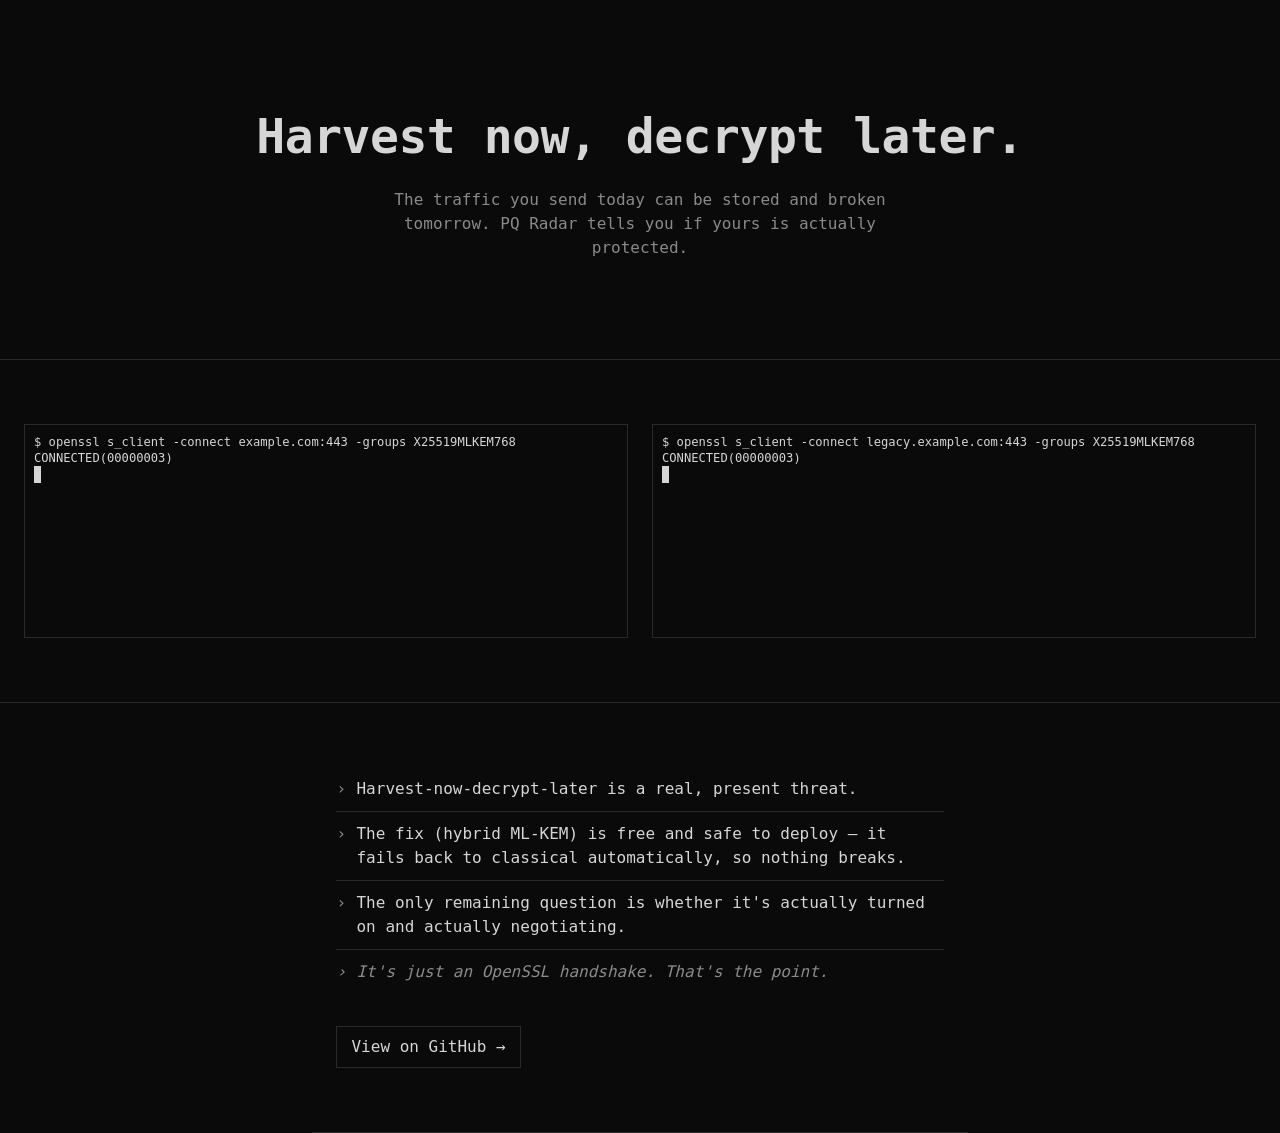
==== index.html @ d4128b02 "Initial commit: PQ Radar landing page Static site demonstrating post-quantum TLS readiness via two l" ====
<!doctype html>
<html lang="en">
<head>
<meta charset="utf-8">
<meta name="viewport" content="width=device-width, initial-scale=1">
<title>PQ Radar</title>
<meta name="description" content="A network-level post-quantum TLS readiness scanner. Is your traffic actually protected?">

<!-- Page layout only — no color decisions here. -->
<link rel="stylesheet" href="/styles.css">

<!-- Self-hosted asciinema player (vendored, no CDN dependency at runtime). -->
<link rel="stylesheet" href="/player/asciinema-player.css">
<!-- Verdict color theme (red/green) lives entirely here — tune the colors
     without touching layout or re-recording the casts. -->
<link rel="stylesheet" href="/player/theme.css">
</head>
<body>

<!-- 1. Banner: headline + one line. Nothing else. -->
<section id="banner">
  <h1>Harvest now, decrypt later.</h1>
  <p>The traffic you send today can be stored and broken tomorrow. PQ Radar tells you if yours is actually protected.</p>
</section>

<!-- 2 + 3. Demo (green, the hero) and Contrast (red) — separate sections,
     paired side-by-side on desktop / stacked on mobile via .hero-row. -->
<div class="hero-row">
  <section id="demo">
    <div class="player-frame" id="player-green"></div>
  </section>

  <section id="contrast">
    <div class="player-frame" id="player-red"></div>
  </section>
</div>

<!-- 4. Why: short lines, then a repo link. -->
<section id="why">
  <ul>
    <li>Harvest-now-decrypt-later is a real, present threat.</li>
    <li>The fix (hybrid ML-KEM) is free and safe to deploy — it fails back to classical automatically, so nothing breaks.</li>
    <li>The only remaining question is whether it's actually turned on and actually negotiating.</li>
    <li class="honesty">It's just an OpenSSL handshake. That's the point.</li>
  </ul>
  <a class="repo-link" href="https://github.com/ashishmgupta/pq-radar-site">View on GitHub →</a>
</section>

<!-- Self-hosted player bundle (IIFE — exposes the global AsciinemaPlayer). -->
<script src="/player/asciinema-player.min.js"></script>
<script>
  // Both players share one theme (player/theme.css) — the recording itself
  // decides whether green or red shows, via the ANSI color codes it emits
  // (\x1b[32m vs \x1b[31m). autoplay+loop+controls:false keeps this a silent,
  // looping demo rather than an interactive terminal.
  var demoOpts = {
    autoplay: true,
    loop: true,
    controls: false,
    theme: "pqradar"
  };

  AsciinemaPlayer.create("/casts/green.cast", document.getElementById("player-green"), demoOpts);
  AsciinemaPlayer.create("/casts/red.cast", document.getElementById("player-red"), demoOpts);
</script>
</body>
</html>
---- styles.css ----
/* PQ Radar — page layout only. No color decisions live here beyond the
 * base terminal dark/light values; the red/green verdict colors are in
 * /player/theme.css, kept separate on purpose. */

:root {
  --bg: #0a0a0a;
  --fg: #d6d6d6;
  --fg-dim: #8a8a8a;
  --border: #2a2a2a;
  --mono: ui-monospace, "Cascadia Code", "SF Mono", Consolas, "DejaVu Sans Mono", monospace;
  --gap: 24px;
}

* { box-sizing: border-box; }

html, body {
  margin: 0;
  padding: 0;
  background: var(--bg);
  color: var(--fg);
  font-family: var(--mono);
}

body {
  line-height: 1.5;
}

section {
  padding: 64px 24px;
  border-bottom: 1px solid var(--border);
}

section:last-child {
  border-bottom: none;
}

/* 1. Banner — headline + one line, nothing else. */
#banner {
  min-height: 40vh;
  display: flex;
  flex-direction: column;
  justify-content: center;
  align-items: center;
  text-align: center;
  gap: 16px;
}

#banner h1 {
  margin: 0;
  font-size: clamp(28px, 5vw, 48px);
  font-weight: 700;
  letter-spacing: -0.01em;
}

#banner p {
  margin: 0;
  max-width: 56ch;
  color: var(--fg-dim);
  font-size: 16px;
}

/* 2 + 3. Demo (green, the hero) and Contrast (red) — kept as two separate
 * <section> elements per spec, laid out side-by-side on desktop and stacked
 * on mobile via a shared, non-semantic grid wrapper (.hero-row) around both.
 * Each section keeps its own id so CSS/content still map 1:1; the wrapper
 * only handles the responsive pairing. */
.hero-row {
  display: grid;
  grid-template-columns: 1fr 1fr;
  gap: var(--gap);
  padding: 64px 24px;
  border-bottom: 1px solid var(--border);
}

.hero-row #demo,
.hero-row #contrast {
  padding: 0;
  border-bottom: none;
}

@media (max-width: 760px) {
  .hero-row {
    grid-template-columns: 1fr;
  }
}

.player-frame {
  width: 100%;
  border: 1px solid var(--border);
}

/* 4. Why — short lines, no long paragraphs. */
#why {
  max-width: 68ch;
  margin: 0 auto;
}

#why ul {
  list-style: none;
  margin: 0 0 32px;
  padding: 0;
}

#why li {
  padding: 10px 0 10px 20px;
  border-bottom: 1px solid var(--border);
  position: relative;
}

#why li::before {
  content: "›";
  position: absolute;
  left: 0;
  color: var(--fg-dim);
}

#why li:last-child {
  border-bottom: none;
}

#why .honesty {
  color: var(--fg-dim);
  font-style: italic;
}

#why a.repo-link {
  display: inline-block;
  color: var(--fg);
  border: 1px solid var(--border);
  padding: 8px 14px;
  text-decoration: none;
}

#why a.repo-link:hover {
  border-color: var(--fg-dim);
}
---- player/asciinema-player.css ----
.ap-default-term-ff {
  --term-font-family: "Cascadia Code", "Source Code Pro", Menlo, Consolas, "DejaVu Sans Mono", monospace, "Symbols Nerd Font";
}
div.ap-wrapper {
  outline: none;
  height: 100%;
  display: flex;
  justify-content: center;
}
div.ap-wrapper .title-bar {
  display: none;
  top: -78px;
  transition: top 0.15s linear;
  position: absolute;
  left: 0;
  right: 0;
  box-sizing: content-box;
  font-size: 20px;
  line-height: 1em;
  padding: 15px;
  font-family: sans-serif;
  color: white;
  background-color: rgba(0, 0, 0, 0.8);
}
div.ap-wrapper .title-bar img {
  vertical-align: middle;
  height: 48px;
  margin-right: 16px;
}
div.ap-wrapper .title-bar a {
  color: white;
  text-decoration: underline;
}
div.ap-wrapper .title-bar a:hover {
  text-decoration: none;
}
div.ap-wrapper:fullscreen {
  background-color: #000;
  width: 100%;
  align-items: center;
}
div.ap-wrapper:fullscreen .title-bar {
  display: initial;
}
div.ap-wrapper:fullscreen.hud .title-bar {
  top: 0;
}
div.ap-wrapper div.ap-player {
  text-align: left;
  display: inline-block;
  padding: 0px;
  position: relative;
  box-sizing: content-box;
  overflow: hidden;
  max-width: 100%;
  border-radius: 4px;
  font-size: 15px;
  background-color: var(--term-color-background);
}
.ap-player {
  --term-color-foreground: #ffffff;
  --term-color-background: #000000;
  --term-color-0: var(--term-color-foreground);
  --term-color-1: var(--term-color-foreground);
  --term-color-2: var(--term-color-foreground);
  --term-color-3: var(--term-color-foreground);
  --term-color-4: var(--term-color-foreground);
  --term-color-5: var(--term-color-foreground);
  --term-color-6: var(--term-color-foreground);
  --term-color-7: var(--term-color-foreground);
  --term-color-8: var(--term-color-0);
  --term-color-9: var(--term-color-1);
  --term-color-10: var(--term-color-2);
  --term-color-11: var(--term-color-3);
  --term-color-12: var(--term-color-4);
  --term-color-13: var(--term-color-5);
  --term-color-14: var(--term-color-6);
  --term-color-15: var(--term-color-7);
}
div.ap-term {
  position: relative;
  font-family: var(--term-font-family);
  border-width: 0.75em;
  border-radius: 0;
  border-style: solid;
  border-color: var(--term-color-background);
  box-sizing: content-box;
}
div.ap-term canvas {
  position: absolute;
  inset: 0;
  display: block;
  width: 100%;
  height: 100%;
}
div.ap-term svg.ap-term-symbols {
  position: absolute;
  inset: 0;
  display: block;
  width: 100%;
  height: 100%;
  overflow: hidden;
  pointer-events: none;
}
div.ap-term svg.ap-term-symbols use {
  color: var(--term-color-foreground);
}
div.ap-term svg.ap-term-symbols:not(.ap-blink) .ap-blink {
  opacity: 0;
}
div.ap-term pre.ap-term-text {
  position: absolute;
  inset: 0;
  box-sizing: content-box;
  overflow: hidden;
  padding: 0;
  margin: 0px;
  display: block;
  white-space: pre;
  word-wrap: normal;
  word-break: normal;
  cursor: text;
  color: var(--term-color-foreground);
  outline: none;
  line-height: var(--term-line-height);
  font-family: inherit;
  font-size: inherit;
  font-variant-ligatures: none;
  border: 0;
  border-radius: 0;
  background-color: transparent !important;
}
pre.ap-term-text .ap-line {
  display: block;
  width: 100%;
  height: var(--term-line-height);
  position: absolute;
  top: calc(100% * var(--row) / var(--term-rows));
  letter-spacing: normal;
  overflow: hidden;
}
pre.ap-term-text .ap-line span {
  position: absolute;
  left: calc(100% * var(--offset) / var(--term-cols));
  padding: 0;
  display: inline-block;
  height: 100%;
}
pre.ap-term-text:not(.ap-blink) .ap-line .ap-blink {
  color: transparent;
  border-color: transparent;
}
pre.ap-term-text .ap-bold {
  font-weight: bold;
}
pre.ap-term-text .ap-faint {
  opacity: 0.5;
}
pre.ap-term-text .ap-underline {
  text-decoration: underline;
}
pre.ap-term-text .ap-italic {
  font-style: italic;
}
pre.ap-term-text .ap-strike {
  text-decoration: line-through;
}
.ap-line span {
  color: var(--term-color-foreground);
}
div.ap-player div.ap-control-bar {
  width: 100%;
  height: 32px;
  display: flex;
  justify-content: space-between;
  align-items: stretch;
  color: var(--term-color-foreground);
  box-sizing: content-box;
  line-height: 1;
  position: absolute;
  bottom: 0;
  left: 0;
  opacity: 0;
  transition: opacity 0.15s linear;
  user-select: none;
  border-top: 2px solid color-mix(in oklab, var(--term-color-background) 80%, var(--term-color-foreground));
  z-index: 30;
}
div.ap-player div.ap-control-bar * {
  box-sizing: inherit;
}
div.ap-control-bar svg.ap-icon path {
  fill: var(--term-color-foreground);
}
div.ap-control-bar button.ap-button {
  display: flex;
  flex: 0 0 auto;
  cursor: pointer;
  appearance: none;
  -webkit-appearance: none;
  background: transparent;
  border: 0;
  margin: 0;
  padding: 0;
  color: inherit;
  font: inherit;
  line-height: inherit;
}
div.ap-control-bar button.ap-playback-button {
  width: 12px;
  height: 12px;
  padding: 10px;
  margin: 0 0 0 2px;
}
div.ap-control-bar button.ap-playback-button svg {
  height: 12px;
  width: 12px;
}
div.ap-control-bar span.ap-timer {
  display: flex;
  flex: 0 0 auto;
  min-width: 50px;
  margin: 0 10px;
  height: 100%;
  text-align: center;
  font-size: 13px;
  line-height: 100%;
  cursor: default;
}
div.ap-control-bar span.ap-timer span {
  font-family: var(--term-font-family);
  font-size: inherit;
  font-weight: 600;
  margin: auto;
}
div.ap-control-bar span.ap-timer .ap-time-remaining {
  display: none;
}
div.ap-control-bar span.ap-timer:hover .ap-time-elapsed {
  display: none;
}
div.ap-control-bar span.ap-timer:hover .ap-time-remaining {
  display: flex;
}
div.ap-control-bar .ap-progressbar {
  display: block;
  flex: 1 1 auto;
  height: 100%;
  padding: 0 10px;
}
div.ap-control-bar .ap-progressbar .ap-bar {
  display: block;
  position: relative;
  cursor: default;
  height: 100%;
  font-size: 0;
}
div.ap-control-bar .ap-progressbar .ap-bar .ap-gutter {
  display: block;
  position: absolute;
  top: 15px;
  left: 0;
  right: 0;
  height: 3px;
}
div.ap-control-bar .ap-progressbar .ap-bar .ap-gutter-empty {
  background-color: color-mix(in oklab, var(--term-color-foreground) 20%, var(--term-color-background));
}
div.ap-control-bar .ap-progressbar .ap-bar .ap-gutter-full {
  width: 100%;
  transform-origin: left center;
  background-color: var(--term-color-foreground);
  border-radius: 3px;
}
div.ap-control-bar.ap-seekable .ap-progressbar .ap-bar {
  cursor: pointer;
}
div.ap-control-bar button.ap-fullscreen-button {
  width: 14px;
  height: 14px;
  padding: 9px;
  margin: 0 2px 0 4px;
}
div.ap-control-bar button.ap-fullscreen-button svg {
  width: 14px;
  height: 14px;
}
div.ap-control-bar button.ap-fullscreen-button svg.ap-icon-fullscreen-on {
  display: inline;
}
div.ap-control-bar button.ap-fullscreen-button svg.ap-icon-fullscreen-off {
  display: none;
}
div.ap-control-bar button.ap-fullscreen-button .ap-tooltip {
  right: 5px;
  left: initial;
  transform: none;
}
div.ap-control-bar button.ap-kbd-button {
  height: 14px;
  padding: 9px;
  margin: 0 0 0 4px;
}
div.ap-control-bar button.ap-kbd-button svg {
  width: 26px;
  height: 14px;
}
div.ap-control-bar button.ap-kbd-button .ap-tooltip {
  right: 5px;
  left: initial;
  transform: none;
}
div.ap-control-bar button.ap-speaker-button {
  width: 19px;
  padding: 6px 9px;
  margin: 0 0 0 4px;
  position: relative;
}
div.ap-control-bar button.ap-speaker-button svg {
  width: 19px;
}
div.ap-control-bar button.ap-speaker-button .ap-tooltip {
  left: -50%;
  transform: none;
}
div.ap-wrapper.ap-hud .ap-control-bar {
  opacity: 1;
}
div.ap-wrapper:fullscreen button.ap-fullscreen-button svg.ap-icon-fullscreen-on {
  display: none;
}
div.ap-wrapper:fullscreen button.ap-fullscreen-button svg.ap-icon-fullscreen-off {
  display: inline;
}
span.ap-progressbar span.ap-marker-container {
  display: block;
  top: 0;
  bottom: 0;
  width: 21px;
  position: absolute;
  margin-left: -10px;
}
span.ap-marker-container span.ap-marker {
  display: block;
  top: 13px;
  bottom: 12px;
  left: 7px;
  right: 7px;
  background-color: color-mix(in oklab, var(--term-color-foreground) 33%, var(--term-color-background));
  position: absolute;
  transition: top 0.1s, bottom 0.1s, left 0.1s, right 0.1s, background-color 0.1s;
  border-radius: 50%;
}
span.ap-marker-container span.ap-marker.ap-marker-past {
  background-color: var(--term-color-foreground);
}
span.ap-marker-container span.ap-marker:hover,
span.ap-marker-container:hover span.ap-marker {
  background-color: var(--term-color-foreground);
  top: 11px;
  bottom: 10px;
  left: 5px;
  right: 5px;
}
.ap-tooltip-container span.ap-tooltip {
  visibility: hidden;
  background-color: var(--term-color-foreground);
  color: var(--term-color-background);
  font-family: var(--term-font-family);
  font-weight: bold;
  text-align: center;
  padding: 0 0.5em;
  border-radius: 4px;
  position: absolute;
  z-index: 1;
  white-space: nowrap;
  /* Prevents the text from wrapping and makes sure the tooltip width adapts to the text length */
  font-size: 13px;
  line-height: 2em;
  bottom: 100%;
  left: 50%;
  transform: translateX(-50%);
}
.ap-tooltip-container:hover span.ap-tooltip {
  visibility: visible;
}
.ap-player .ap-overlay {
  z-index: 10;
  background-repeat: no-repeat;
  background-position: center;
  position: absolute;
  top: 0;
  left: 0;
  right: 0;
  bottom: 0;
  display: flex;
  justify-content: center;
  align-items: center;
}
.ap-player .ap-overlay-start {
  cursor: pointer;
}
.ap-player .ap-overlay-start .ap-play-button {
  font-size: 0px;
  position: absolute;
  left: 0;
  top: 0;
  right: 0;
  bottom: 0;
  text-align: center;
  color: white;
  height: 80px;
  max-height: 66%;
  margin: auto;
}
.ap-player .ap-overlay-start .ap-play-button div {
  height: 100%;
}
.ap-player .ap-overlay-start .ap-play-button div span {
  height: 100%;
  display: block;
}
.ap-player .ap-overlay-start .ap-play-button div span svg {
  height: 100%;
  display: inline-block;
}
.ap-player .ap-overlay-start .ap-play-button svg {
  filter: drop-shadow(0px 0px 5px rgba(0, 0, 0, 0.4));
}
.ap-player .ap-overlay-loading .ap-loader {
  width: 48px;
  height: 48px;
  border-radius: 50%;
  display: inline-block;
  position: relative;
  border: 10px solid;
  border-color: rgba(255, 255, 255, 0.3) rgba(255, 255, 255, 0.5) rgba(255, 255, 255, 0.7) #ffffff;
  border-color: color-mix(in srgb, var(--term-color-foreground) 30%, var(--term-color-background)) color-mix(in srgb, var(--term-color-foreground) 50%, var(--term-color-background)) color-mix(in srgb, var(--term-color-foreground) 70%, var(--term-color-background)) color-mix(in srgb, var(--term-color-foreground) 100%, var(--term-color-background));
  box-sizing: border-box;
  animation: ap-loader-rotation 1s linear infinite;
}
.ap-player .ap-overlay-info {
  background-color: var(--term-color-background);
}
.ap-player .ap-overlay-info span {
  font-family: var(--term-font-family);
  font-size: 2em;
  font-weight: bold;
  color: var(--term-color-background);
  background-color: var(--term-color-foreground);
  padding: 0.5em 0.75em;
  text-transform: uppercase;
}
.ap-player .ap-overlay-keystrokes {
  position: absolute;
  top: auto;
  left: auto;
  right: 20px;
  bottom: var(--ap-keystrokes-bottom);
  z-index: 20;
  width: auto;
  height: auto;
  font-size: 18px;
  text-align: right;
  padding: 0;
  display: flex;
  justify-content: flex-end;
  align-items: center;
  gap: 0.35em;
  pointer-events: none;
}
.ap-player .ap-overlay-keystrokes .ap-keystroke-pill {
  font-family: var(--term-font-family);
  font-size: inherit;
  opacity: 1;
  transition: opacity 80ms ease;
}
.ap-player .ap-overlay-keystrokes .ap-keystroke-pill kbd {
  display: inline-flex;
  justify-content: center;
  min-width: 1.2em;
  color: var(--term-color-background);
  background-color: var(--term-color-foreground);
  padding: 0.3em 0.5em;
  border-radius: 0.2em;
  font-family: inherit;
  font-size: 0.85em;
  font-weight: 600;
  border: none;
  margin: 0;
}
.ap-player .ap-overlay-keystrokes .ap-keystroke-pill.fading {
  opacity: 0;
  transition: opacity 700ms ease;
}
.ap-player .ap-overlay-help {
  background-color: rgba(0, 0, 0, 0.8);
  container-type: inline-size;
}
.ap-player .ap-overlay-help > div {
  font-family: var(--term-font-family);
  max-width: 85%;
  max-height: 85%;
  font-size: 18px;
  color: var(--term-color-foreground);
  box-sizing: border-box;
  margin-bottom: 32px;
}
.ap-player .ap-overlay-help > div div {
  padding: calc(min(4cqw, 40px));
  font-size: calc(min(1.9cqw, 18px));
  background-color: var(--term-color-background);
  border: 1px solid color-mix(in oklab, var(--term-color-background) 90%, var(--term-color-foreground));
  border-radius: 6px;
}
.ap-player .ap-overlay-help > div div p {
  font-weight: bold;
  margin: 0 0 2em 0;
}
.ap-player .ap-overlay-help > div div ul {
  list-style: none;
  padding: 0;
}
.ap-player .ap-overlay-help > div div ul li {
  margin: 0 0 0.75em 0;
}
.ap-player .ap-overlay-help > div div kbd {
  color: var(--term-color-background);
  background-color: var(--term-color-foreground);
  padding: 0.2em 0.5em;
  border-radius: 0.2em;
  font-family: inherit;
  font-size: 0.85em;
  border: none;
  margin: 0;
}
.ap-player .ap-overlay-error span {
  font-size: 8em;
}
.ap-player .slide-enter-active {
  transition: opacity 0.2s;
}
.ap-player .slide-enter-active.ap-was-playing {
  transition: top 0.2s ease-out, opacity 0.2s;
}
.ap-player .slide-exit-active {
  transition: top 0.2s ease-in, opacity 0.2s;
}
.ap-player .slide-enter {
  top: -50%;
  opacity: 0;
}
.ap-player .slide-enter-to {
  top: 0%;
}
.ap-player .slide-enter,
.ap-player .slide-enter-to,
.ap-player .slide-exit,
.ap-player .slide-exit-to {
  bottom: auto;
  height: 100%;
}
.ap-player .slide-exit {
  top: 0%;
}
.ap-player .slide-exit-to {
  top: -50%;
  opacity: 0;
}
@keyframes ap-loader-rotation {
  0% {
    transform: rotate(0deg);
  }
  100% {
    transform: rotate(360deg);
  }
}
.asciinema-player-theme-asciinema {
  --term-color-foreground: #cccccc;
  --term-color-background: #121314;
  --term-color-0: #000000;
  --term-color-1: #dd3c69;
  --term-color-2: #4ebf22;
  --term-color-3: #ddaf3c;
  --term-color-4: #26b0d7;
  --term-color-5: #b954e1;
  --term-color-6: #54e1b9;
  --term-color-7: #d9d9d9;
  --term-color-8: #4d4d4d;
  --term-color-9: #dd3c69;
  --term-color-10: #4ebf22;
  --term-color-11: #ddaf3c;
  --term-color-12: #26b0d7;
  --term-color-13: #b954e1;
  --term-color-14: #54e1b9;
  --term-color-15: #ffffff;
}
/*
  Based on Dracula: https://draculatheme.com
 */
.asciinema-player-theme-dracula {
  --term-color-foreground: #f8f8f2;
  --term-color-background: #282a36;
  --term-color-0: #21222c;
  --term-color-1: #ff5555;
  --term-color-2: #50fa7b;
  --term-color-3: #f1fa8c;
  --term-color-4: #bd93f9;
  --term-color-5: #ff79c6;
  --term-color-6: #8be9fd;
  --term-color-7: #f8f8f2;
  --term-color-8: #6272a4;
  --term-color-9: #ff6e6e;
  --term-color-10: #69ff94;
  --term-color-11: #ffffa5;
  --term-color-12: #d6acff;
  --term-color-13: #ff92df;
  --term-color-14: #a4ffff;
  --term-color-15: #ffffff;
}
/* Based on Monokai from base16 collection - https://github.com/chriskempson/base16 */
.asciinema-player-theme-monokai {
  --term-color-foreground: #f8f8f2;
  --term-color-background: #272822;
  --term-color-0: #272822;
  --term-color-1: #f92672;
  --term-color-2: #a6e22e;
  --term-color-3: #f4bf75;
  --term-color-4: #66d9ef;
  --term-color-5: #ae81ff;
  --term-color-6: #a1efe4;
  --term-color-7: #f8f8f2;
  --term-color-8: #75715e;
  --term-color-15: #f9f8f5;
}
/*
  Based on Nord: https://github.com/arcticicestudio/nord
  Via: https://github.com/neilotoole/asciinema-theme-nord
 */
.asciinema-player-theme-nord {
  --term-color-foreground: #eceff4;
  --term-color-background: #2e3440;
  --term-color-0: #3b4252;
  --term-color-1: #bf616a;
  --term-color-2: #a3be8c;
  --term-color-3: #ebcb8b;
  --term-color-4: #81a1c1;
  --term-color-5: #b48ead;
  --term-color-6: #88c0d0;
  --term-color-7: #eceff4;
}
.asciinema-player-theme-seti {
  --term-color-foreground: #cacecd;
  --term-color-background: #111213;
  --term-color-0: #323232;
  --term-color-1: #c22832;
  --term-color-2: #8ec43d;
  --term-color-3: #e0c64f;
  --term-color-4: #43a5d5;
  --term-color-5: #8b57b5;
  --term-color-6: #8ec43d;
  --term-color-7: #eeeeee;
  --term-color-15: #ffffff;
}
/*
  Based on Solarized Dark: https://ethanschoonover.com/solarized/
 */
.asciinema-player-theme-solarized-dark {
  --term-color-foreground: #839496;
  --term-color-background: #002b36;
  --term-color-0: #073642;
  --term-color-1: #dc322f;
  --term-color-2: #859900;
  --term-color-3: #b58900;
  --term-color-4: #268bd2;
  --term-color-5: #d33682;
  --term-color-6: #2aa198;
  --term-color-7: #eee8d5;
  --term-color-8: #002b36;
  --term-color-9: #cb4b16;
  --term-color-10: #586e75;
  --term-color-11: #657b83;
  --term-color-12: #839496;
  --term-color-13: #6c71c4;
  --term-color-14: #93a1a1;
  --term-color-15: #fdf6e3;
}
/*
  Based on Solarized Light: https://ethanschoonover.com/solarized/
 */
.asciinema-player-theme-solarized-light {
  --term-color-foreground: #657b83;
  --term-color-background: #fdf6e3;
  --term-color-0: #073642;
  --term-color-1: #dc322f;
  --term-color-2: #859900;
  --term-color-3: #b58900;
  --term-color-4: #268bd2;
  --term-color-5: #d33682;
  --term-color-6: #2aa198;
  --term-color-7: #eee8d5;
  --term-color-8: #002b36;
  --term-color-9: #cb4b16;
  --term-color-10: #586e75;
  --term-color-11: #657c83;
  --term-color-12: #839496;
  --term-color-13: #6c71c4;
  --term-color-14: #93a1a1;
  --term-color-15: #fdf6e3;
}
.asciinema-player-theme-solarized-light .ap-overlay-start .ap-play-button svg .ap-play-btn-fill {
  fill: var(--term-color-1);
}
.asciinema-player-theme-solarized-light .ap-overlay-start .ap-play-button svg .ap-play-btn-stroke {
  stroke: var(--term-color-1);
}
/*
  Based on Tango: https://en.wikipedia.org/wiki/Tango_Desktop_Project
 */
.asciinema-player-theme-tango {
  --term-color-foreground: #cccccc;
  --term-color-background: #121314;
  --term-color-0: #000000;
  --term-color-1: #cc0000;
  --term-color-2: #4e9a06;
  --term-color-3: #c4a000;
  --term-color-4: #3465a4;
  --term-color-5: #75507b;
  --term-color-6: #06989a;
  --term-color-7: #d3d7cf;
  --term-color-8: #555753;
  --term-color-9: #ef2929;
  --term-color-10: #8ae234;
  --term-color-11: #fce94f;
  --term-color-12: #729fcf;
  --term-color-13: #ad7fa8;
  --term-color-14: #34e2e2;
  --term-color-15: #eeeeec;
}
/*
  Based on gruvbox: https://github.com/morhetz/gruvbox
 */
.asciinema-player-theme-gruvbox-dark {
  --term-color-foreground: #fbf1c7;
  --term-color-background: #282828;
  --term-color-0: #282828;
  --term-color-1: #cc241d;
  --term-color-2: #98971a;
  --term-color-3: #d79921;
  --term-color-4: #458588;
  --term-color-5: #b16286;
  --term-color-6: #689d6a;
  --term-color-7: #a89984;
  --term-color-8: #7c6f65;
  --term-color-9: #fb4934;
  --term-color-10: #b8bb26;
  --term-color-11: #fabd2f;
  --term-color-12: #83a598;
  --term-color-13: #d3869b;
  --term-color-14: #8ec07c;
  --term-color-15: #fbf1c7;
}
---- player/theme.css ----
/* PQ Radar player theme — the ONLY place the red/green verdict colors live.
 * Tune these to change the on-screen color without touching the .cast
 * recordings or styles.css. Both players use this same theme; which color
 * shows up depends on which ANSI code (\x1b[32m green / \x1b[31m red) the
 * recording itself emits — not on which theme is loaded.
 *
 * Variable names and the .asciinema-player-theme-<name> class convention
 * are the player's own custom-theme mechanism (see
 * https://docs.asciinema.org/manual/player/themes/). Applied via
 * `theme: "pqradar"` in the init options in index.html.
 */
.asciinema-player-theme-pqradar {
  --term-color-foreground: #d6d6d6;
  --term-color-background: #0a0a0a;

  /* Standard 0-7 */
  --term-color-0: #0a0a0a;  /* black */
  --term-color-1: #ff4d4f;  /* red — the downgrade verdict */
  --term-color-2: #2ecc71;  /* green — the PQ-positive verdict */
  --term-color-3: #d6b83a;  /* yellow */
  --term-color-4: #4d8fd6;  /* blue */
  --term-color-5: #b06fd6;  /* magenta */
  --term-color-6: #4dc4d6;  /* cyan */
  --term-color-7: #d6d6d6;  /* white */

  /* Bright 8-15 */
  --term-color-8: #4a4a4a;
  --term-color-9: #ff7a7c;   /* bright red */
  --term-color-10: #58e08c;  /* bright green */
  --term-color-11: #e0cc6a;
  --term-color-12: #7ab0e0;
  --term-color-13: #cc9ae0;
  --term-color-14: #7adde0;
  --term-color-15: #ffffff;
}
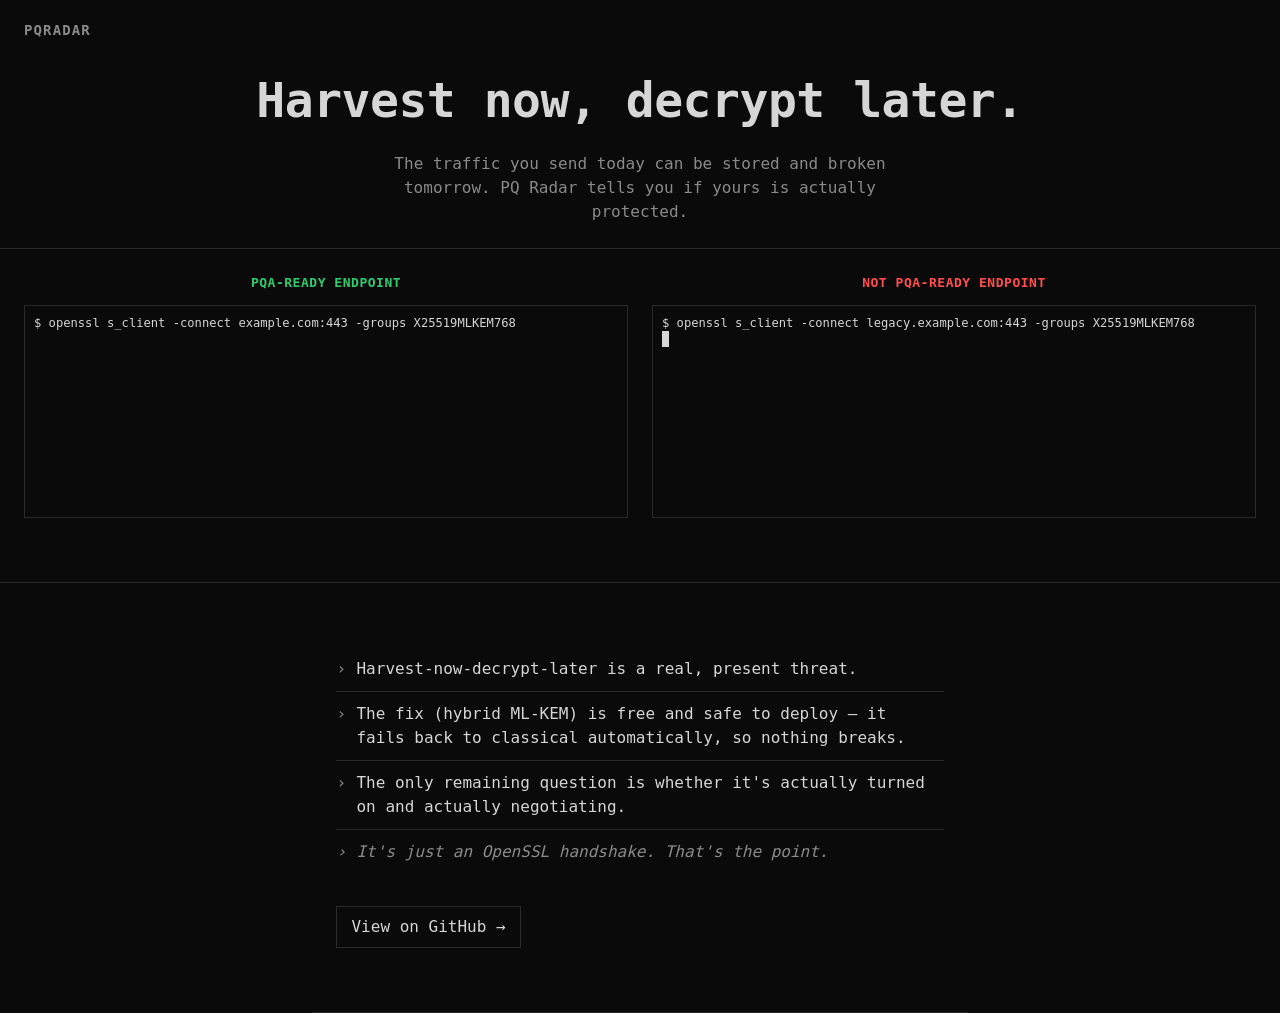
==== commit 7680736f: "Add PQRADAR branding, tighten hero spacing, slow demo playback, fix key-size bug - Add fixed top-lef" ====
--- a/index.html
+++ b/index.html
@@ -17,6 +17,8 @@
 </head>
 <body>
 
+<header id="brand">PQRADAR</header>
+
 <!-- 1. Banner: headline + one line. Nothing else. -->
 <section id="banner">
   <h1>Harvest now, decrypt later.</h1>
@@ -27,10 +29,12 @@
      paired side-by-side on desktop / stacked on mobile via .hero-row. -->
 <div class="hero-row">
   <section id="demo">
+    <h2 class="panel-heading">PQA-ready endpoint</h2>
     <div class="player-frame" id="player-green"></div>
   </section>
 
   <section id="contrast">
+    <h2 class="panel-heading">Not PQA-ready endpoint</h2>
     <div class="player-frame" id="player-red"></div>
   </section>
 </div>
@@ -57,7 +61,8 @@
     autoplay: true,
     loop: true,
     controls: false,
-    theme: "pqradar"
+    theme: "pqradar",
+    speed: 0.75
   };
 
   AsciinemaPlayer.create("/casts/green.cast", document.getElementById("player-green"), demoOpts);
--- a/styles.css
+++ b/styles.css
@@ -34,15 +34,29 @@
   border-bottom: none;
 }
 
+/* Brand mark — fixed top-left, out of document flow so it doesn't
+ * affect banner centering or spacing. */
+#brand {
+  position: fixed;
+  top: 20px;
+  left: 24px;
+  font-weight: 700;
+  font-size: 14px;
+  letter-spacing: 0.08em;
+  color: var(--fg-dim);
+  z-index: 10;
+}
+
 /* 1. Banner — headline + one line, nothing else. */
 #banner {
-  min-height: 40vh;
+  min-height: 22vh;
   display: flex;
   flex-direction: column;
   justify-content: center;
   align-items: center;
   text-align: center;
   gap: 16px;
+  padding-bottom: 24px;
 }
 
 #banner h1 {
@@ -68,7 +82,7 @@
   display: grid;
   grid-template-columns: 1fr 1fr;
   gap: var(--gap);
-  padding: 64px 24px;
+  padding: 24px 24px 64px;
   border-bottom: 1px solid var(--border);
 }
 
@@ -76,6 +90,23 @@
 .hero-row #contrast {
   padding: 0;
   border-bottom: none;
+}
+
+.panel-heading {
+  margin: 0 0 12px;
+  font-size: 13px;
+  font-weight: 700;
+  letter-spacing: 0.04em;
+  text-transform: uppercase;
+  text-align: center;
+}
+
+#demo .panel-heading {
+  color: #2ecc71;
+}
+
+#contrast .panel-heading {
+  color: #ff4d4f;
 }
 
 @media (max-width: 760px) {
